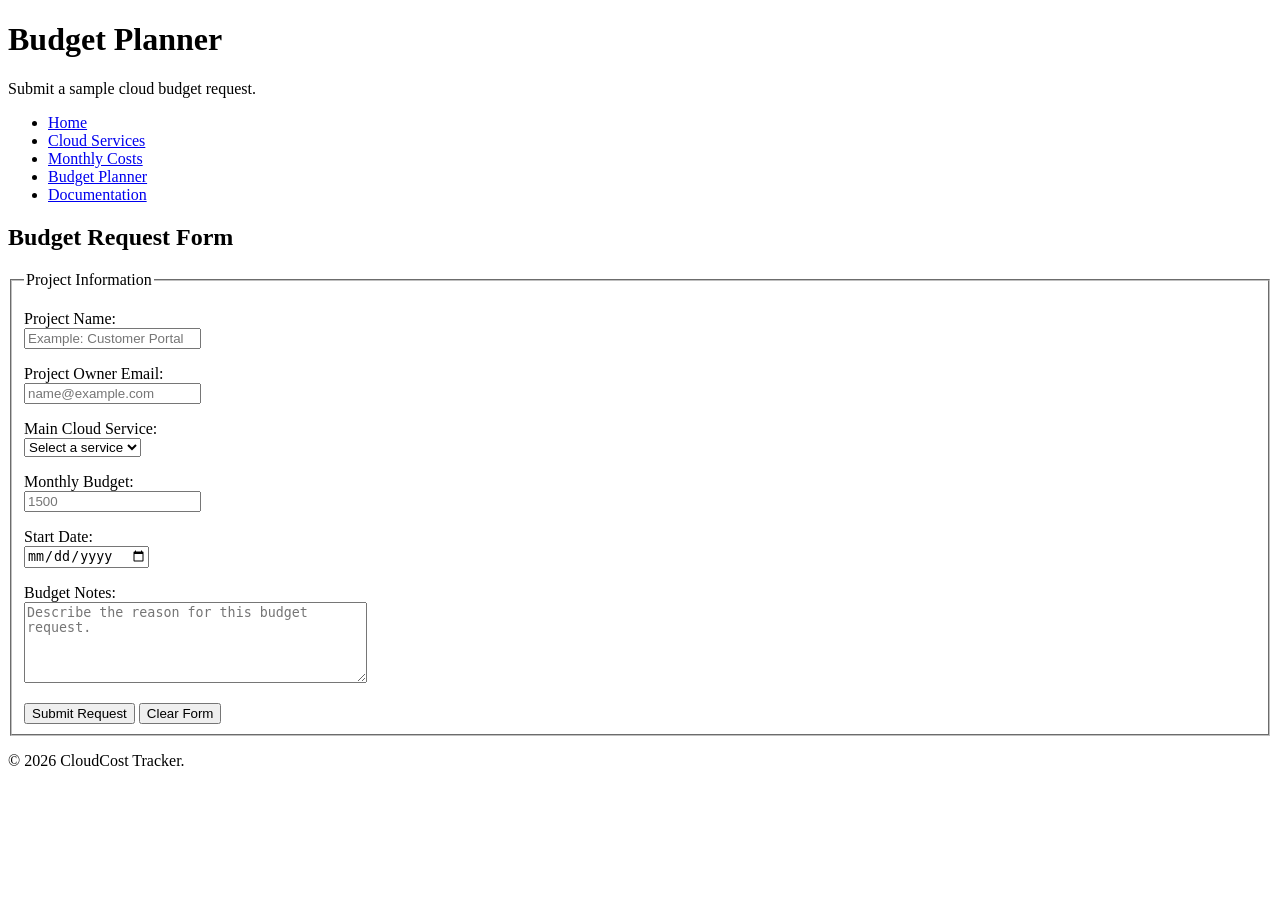
==== budget.html @ 3f30b9d7 "Initial HTML5 project setup" ====
<!DOCTYPE html>
<html lang="en">
<head>
  <meta charset="UTF-8">
  <meta name="viewport" content="width=device-width, initial-scale=1.0">
  <meta name="description" content="Submit a sample cloud budget request using CloudCost Tracker.">
  <title>CloudCost Tracker | Budget Planner</title>
</head>
<body>
  <header>
    <h1>Budget Planner</h1>
    <p>Submit a sample cloud budget request.</p>
    <nav aria-label="Main navigation">
      <ul>
        <li><a href="index.html">Home</a></li>
        <li><a href="services.html">Cloud Services</a></li>
        <li><a href="costs.html">Monthly Costs</a></li>
        <li><a href="budget.html">Budget Planner</a></li>
        <li><a href="documentation.html">Documentation</a></li>
      </ul>
    </nav>
  </header>

  <main>
    <section>
      <h2>Budget Request Form</h2>
      <form action="#" method="post">
        <fieldset>
          <legend>Project Information</legend>

          <p>
            <label for="projectName">Project Name:</label><br>
            <input type="text" id="projectName" name="projectName" placeholder="Example: Customer Portal" required>
          </p>

          <p>
            <label for="ownerEmail">Project Owner Email:</label><br>
            <input type="email" id="ownerEmail" name="ownerEmail" placeholder="name@example.com" required>
          </p>

          <p>
            <label for="serviceType">Main Cloud Service:</label><br>
            <select id="serviceType" name="serviceType" required>
              <option value="">Select a service</option>
              <option value="compute">Compute</option>
              <option value="storage">Storage</option>
              <option value="database">Database</option>
              <option value="networking">Networking</option>
            </select>
          </p>

          <p>
            <label for="monthlyBudget">Monthly Budget:</label><br>
            <input type="number" id="monthlyBudget" name="monthlyBudget" min="0" placeholder="1500" required>
          </p>

          <p>
            <label for="startDate">Start Date:</label><br>
            <input type="date" id="startDate" name="startDate">
          </p>

          <p>
            <label for="notes">Budget Notes:</label><br>
            <textarea id="notes" name="notes" rows="5" cols="40" placeholder="Describe the reason for this budget request."></textarea>
          </p>

          <button type="submit">Submit Request</button>
          <button type="reset">Clear Form</button>
        </fieldset>
      </form>
    </section>
  </main>

  <footer>
    <p>&copy; 2026 CloudCost Tracker.</p>
  </footer>
</body>
</html>
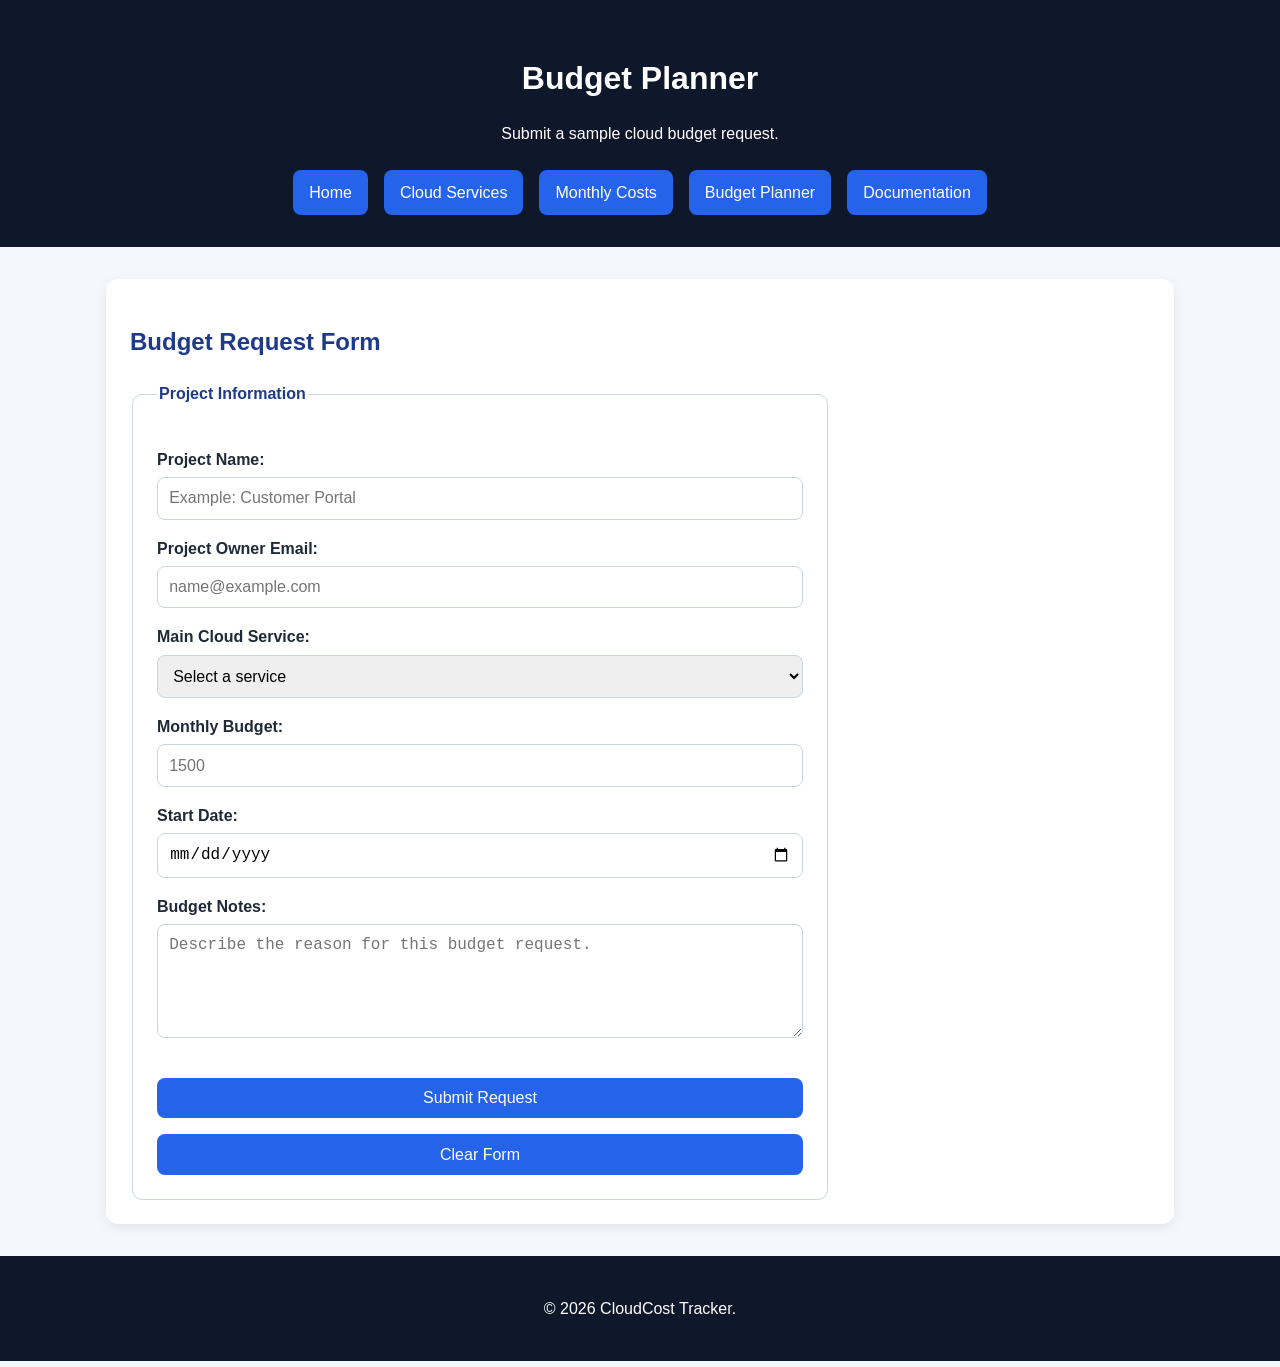
==== commit 15134abe: "Add CSS3 styling and responsive layout" ====
--- a/budget.html
+++ b/budget.html
@@ -5,6 +5,7 @@
   <meta name="viewport" content="width=device-width, initial-scale=1.0">
   <meta name="description" content="Submit a sample cloud budget request using CloudCost Tracker.">
   <title>CloudCost Tracker | Budget Planner</title>
+  <link rel="stylesheet" href="assets/css/styles.css">
 </head>
 <body>
   <header>
--- a/assets/css/styles.css
+++ b/assets/css/styles.css
@@ -0,0 +1,199 @@
+* {
+  box-sizing: border-box;
+}
+
+body {
+  margin: 0;
+  font-family: Arial, Helvetica, sans-serif;
+  background-color: #f4f7fb;
+  color: #1f2937;
+  line-height: 1.6;
+}
+
+header {
+  background-color: #0f172a;
+  color: white;
+  padding: 2rem;
+  text-align: center;
+}
+
+header h1 {
+  margin-bottom: 0.5rem;
+}
+
+nav ul {
+  list-style: none;
+  padding: 0;
+  margin: 1.5rem 0 0;
+  display: flex;
+  justify-content: center;
+  gap: 1rem;
+  flex-wrap: wrap;
+}
+
+nav a {
+  color: white;
+  text-decoration: none;
+  background-color: #2563eb;
+  padding: 0.6rem 1rem;
+  border-radius: 8px;
+  display: inline-block;
+}
+
+nav a:hover {
+  background-color: #1d4ed8;
+}
+
+main {
+  max-width: 1100px;
+  margin: 2rem auto;
+  padding: 0 1rem;
+}
+
+section,
+article,
+aside,
+details {
+  background-color: white;
+  padding: 1.5rem;
+  margin-bottom: 1.5rem;
+  border-radius: 12px;
+  box-shadow: 0 4px 12px rgba(15, 23, 42, 0.08);
+}
+
+h2 {
+  color: #1e3a8a;
+}
+
+article {
+  border-left: 5px solid #2563eb;
+}
+
+aside {
+  border-left: 5px solid #f59e0b;
+}
+
+table {
+  width: 100%;
+  border-collapse: collapse;
+  margin-top: 1rem;
+  background-color: white;
+}
+
+caption {
+  font-weight: bold;
+  margin-bottom: 0.75rem;
+}
+
+th,
+td {
+  border: 1px solid #d1d5db;
+  padding: 0.8rem;
+  text-align: left;
+}
+
+th {
+  background-color: #1e3a8a;
+  color: white;
+}
+
+tr:nth-child(even) {
+  background-color: #f9fafb;
+}
+
+form {
+  max-width: 700px;
+}
+
+fieldset {
+  border: 1px solid #cbd5e1;
+  border-radius: 10px;
+  padding: 1.5rem;
+}
+
+legend {
+  font-weight: bold;
+  color: #1e3a8a;
+}
+
+label {
+  font-weight: bold;
+}
+
+input,
+select,
+textarea,
+button {
+  width: 100%;
+  padding: 0.7rem;
+  margin-top: 0.3rem;
+  border: 1px solid #cbd5e1;
+  border-radius: 8px;
+  font-size: 1rem;
+}
+
+button {
+  background-color: #2563eb;
+  color: white;
+  border: none;
+  cursor: pointer;
+  margin-top: 1rem;
+}
+
+button:hover {
+  background-color: #1d4ed8;
+}
+
+progress {
+  width: 100%;
+  height: 1.2rem;
+}
+
+figure {
+  margin: 0;
+}
+
+img {
+  max-width: 100%;
+  border-radius: 12px;
+}
+
+figcaption {
+  font-size: 0.9rem;
+  color: #4b5563;
+  margin-top: 0.5rem;
+}
+
+footer {
+  background-color: #0f172a;
+  color: white;
+  text-align: center;
+  padding: 1.5rem;
+  margin-top: 2rem;
+}
+
+@media (max-width: 700px) {
+  header {
+    padding: 1.5rem 1rem;
+  }
+
+  nav ul {
+    flex-direction: column;
+    align-items: center;
+  }
+
+  nav a {
+    width: 100%;
+    text-align: center;
+  }
+
+  main {
+    margin: 1rem auto;
+  }
+
+  th,
+  td {
+    font-size: 0.9rem;
+    padding: 0.6rem;
+  }
+}
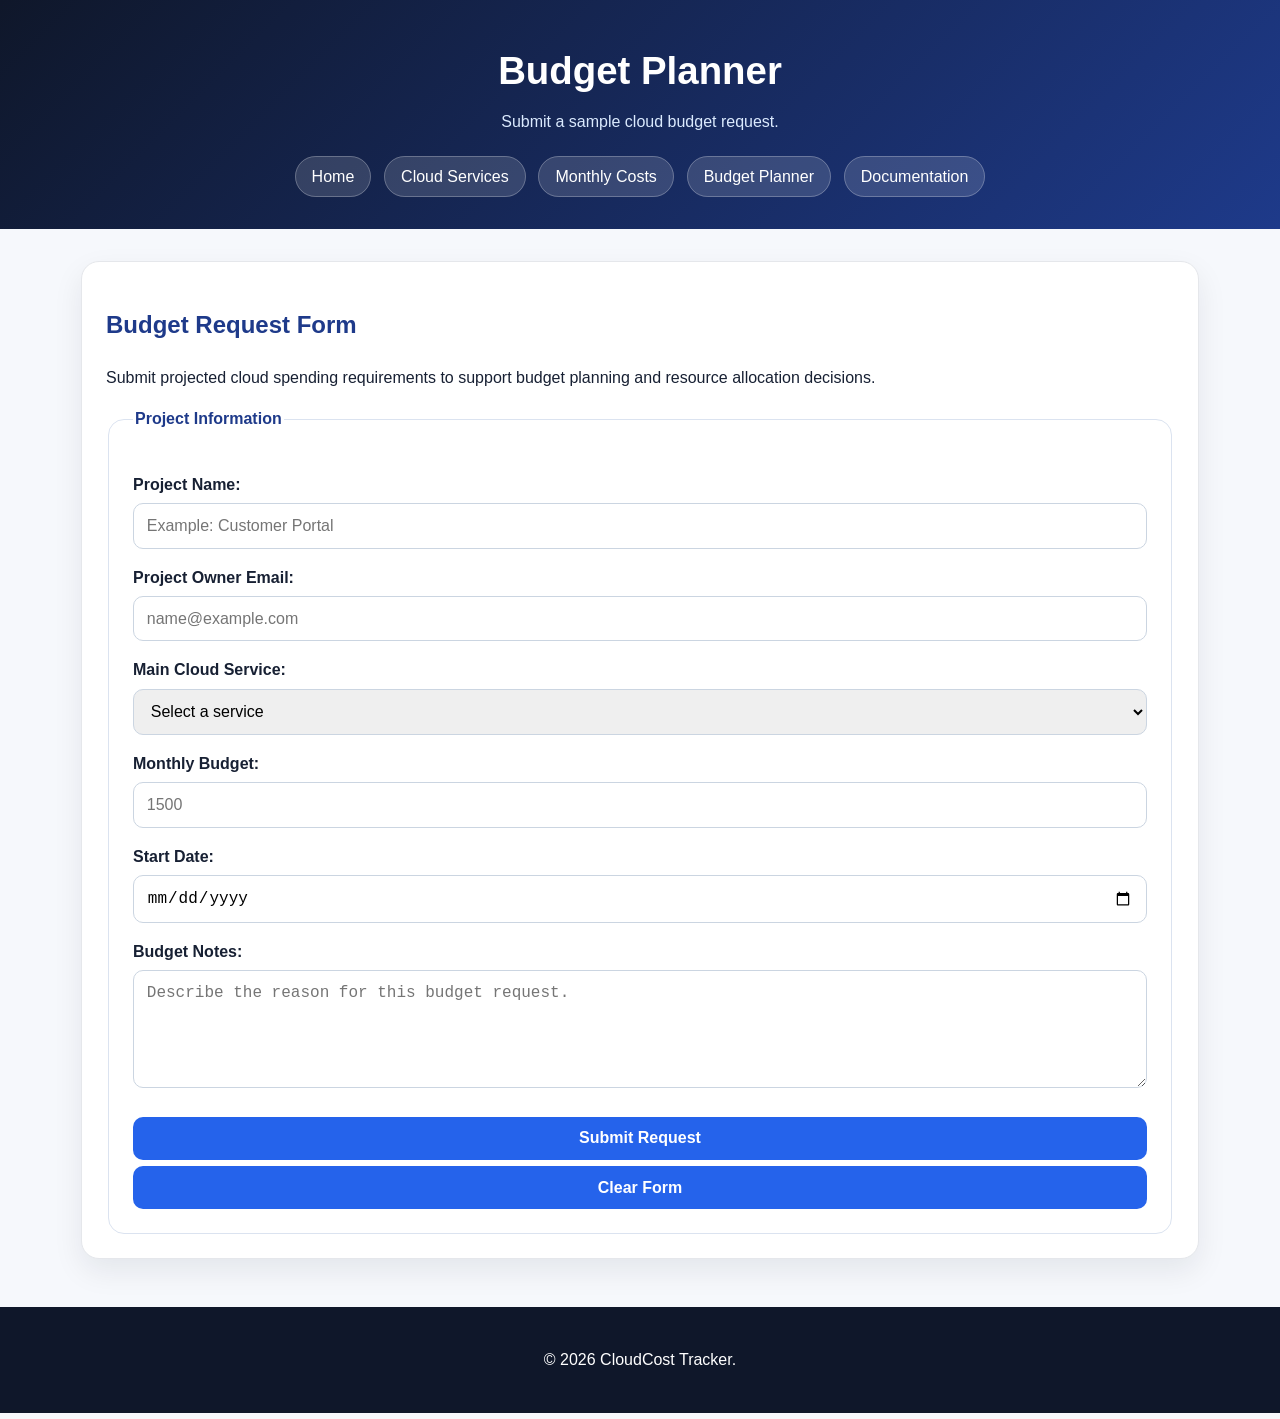
==== commit e8aa4bbd: "Enhance dashboard styling and update project documentation" ====
--- a/budget.html
+++ b/budget.html
@@ -25,6 +25,9 @@
   <main>
     <section>
       <h2>Budget Request Form</h2>
+      <p>
+        Submit projected cloud spending requirements to support budget planning and resource allocation decisions.
+      </p>
       <form action="#" method="post">
         <fieldset>
           <legend>Project Information</legend>
--- a/assets/css/styles.css
+++ b/assets/css/styles.css
@@ -5,47 +5,54 @@
 body {
   margin: 0;
   font-family: Arial, Helvetica, sans-serif;
-  background-color: #f4f7fb;
-  color: #1f2937;
+  background: #f6f8fc;
+  color: #172033;
   line-height: 1.6;
 }
 
 header {
-  background-color: #0f172a;
-  color: white;
-  padding: 2rem;
+  background: linear-gradient(135deg, #0f172a, #1e3a8a);
+  color: white;
+  padding: 2.5rem 1.5rem;
   text-align: center;
 }
 
 header h1 {
-  margin-bottom: 0.5rem;
+  margin: 0;
+  font-size: 2.4rem;
+}
+
+header p {
+  color: #dbeafe;
+  margin-top: 0.5rem;
 }
 
 nav ul {
   list-style: none;
   padding: 0;
-  margin: 1.5rem 0 0;
+  margin: 1.8rem 0 0;
   display: flex;
   justify-content: center;
-  gap: 1rem;
+  gap: 0.8rem;
   flex-wrap: wrap;
 }
 
 nav a {
   color: white;
   text-decoration: none;
-  background-color: #2563eb;
-  padding: 0.6rem 1rem;
-  border-radius: 8px;
-  display: inline-block;
+  padding: 0.7rem 1rem;
+  border-radius: 999px;
+  background: rgba(255, 255, 255, 0.14);
+  border: 1px solid rgba(255, 255, 255, 0.25);
 }
 
 nav a:hover {
-  background-color: #1d4ed8;
+  background: white;
+  color: #1e3a8a;
 }
 
 main {
-  max-width: 1100px;
+  max-width: 1150px;
   margin: 2rem auto;
   padding: 0 1rem;
 }
@@ -54,60 +61,69 @@
 article,
 aside,
 details {
-  background-color: white;
+  background: white;
+  border-radius: 18px;
   padding: 1.5rem;
   margin-bottom: 1.5rem;
-  border-radius: 12px;
-  box-shadow: 0 4px 12px rgba(15, 23, 42, 0.08);
-}
-
-h2 {
+  box-shadow: 0 12px 30px rgba(15, 23, 42, 0.08);
+  border: 1px solid #e5e7eb;
+}
+
+section h2,
+article h3,
+aside h2,
+details summary {
   color: #1e3a8a;
 }
 
 article {
-  border-left: 5px solid #2563eb;
+  border-left: 6px solid #2563eb;
 }
 
 aside {
-  border-left: 5px solid #f59e0b;
+  border-left: 6px solid #f59e0b;
+  background: #fffbeb;
+}
+
+progress {
+  width: 100%;
+  height: 1.1rem;
 }
 
 table {
   width: 100%;
   border-collapse: collapse;
+  overflow: hidden;
+  border-radius: 14px;
   margin-top: 1rem;
-  background-color: white;
+  background: white;
 }
 
 caption {
   font-weight: bold;
-  margin-bottom: 0.75rem;
+  margin-bottom: 0.8rem;
+  color: #374151;
 }
 
 th,
 td {
-  border: 1px solid #d1d5db;
-  padding: 0.8rem;
+  padding: 0.95rem;
+  border-bottom: 1px solid #e5e7eb;
   text-align: left;
 }
 
 th {
-  background-color: #1e3a8a;
+  background: #0f172a;
   color: white;
 }
 
 tr:nth-child(even) {
-  background-color: #f9fafb;
-}
-
-form {
-  max-width: 700px;
+  background: #f8fafc;
 }
 
 fieldset {
-  border: 1px solid #cbd5e1;
-  border-radius: 10px;
+  border: 1px solid #dbe3f0;
+  border-radius: 16px;
   padding: 1.5rem;
 }
 
@@ -125,28 +141,30 @@
 textarea,
 button {
   width: 100%;
-  padding: 0.7rem;
-  margin-top: 0.3rem;
+  padding: 0.8rem;
+  margin-top: 0.35rem;
   border: 1px solid #cbd5e1;
-  border-radius: 8px;
+  border-radius: 10px;
   font-size: 1rem;
 }
 
+input:focus,
+select:focus,
+textarea:focus {
+  outline: 3px solid #bfdbfe;
+  border-color: #2563eb;
+}
+
 button {
-  background-color: #2563eb;
+  background: #2563eb;
   color: white;
   border: none;
   cursor: pointer;
-  margin-top: 1rem;
+  font-weight: bold;
 }
 
 button:hover {
-  background-color: #1d4ed8;
-}
-
-progress {
-  width: 100%;
-  height: 1.2rem;
+  background: #1d4ed8;
 }
 
 figure {
@@ -155,45 +173,39 @@
 
 img {
   max-width: 100%;
-  border-radius: 12px;
+  border-radius: 16px;
 }
 
 figcaption {
+  color: #64748b;
   font-size: 0.9rem;
-  color: #4b5563;
   margin-top: 0.5rem;
 }
 
 footer {
-  background-color: #0f172a;
+  background: #0f172a;
   color: white;
   text-align: center;
   padding: 1.5rem;
-  margin-top: 2rem;
+  margin-top: 3rem;
 }
 
 @media (max-width: 700px) {
-  header {
-    padding: 1.5rem 1rem;
+  header h1 {
+    font-size: 1.9rem;
   }
 
   nav ul {
     flex-direction: column;
-    align-items: center;
   }
 
   nav a {
-    width: 100%;
-    text-align: center;
-  }
-
-  main {
-    margin: 1rem auto;
+    display: block;
   }
 
   th,
   td {
     font-size: 0.9rem;
-    padding: 0.6rem;
+    padding: 0.65rem;
   }
 }
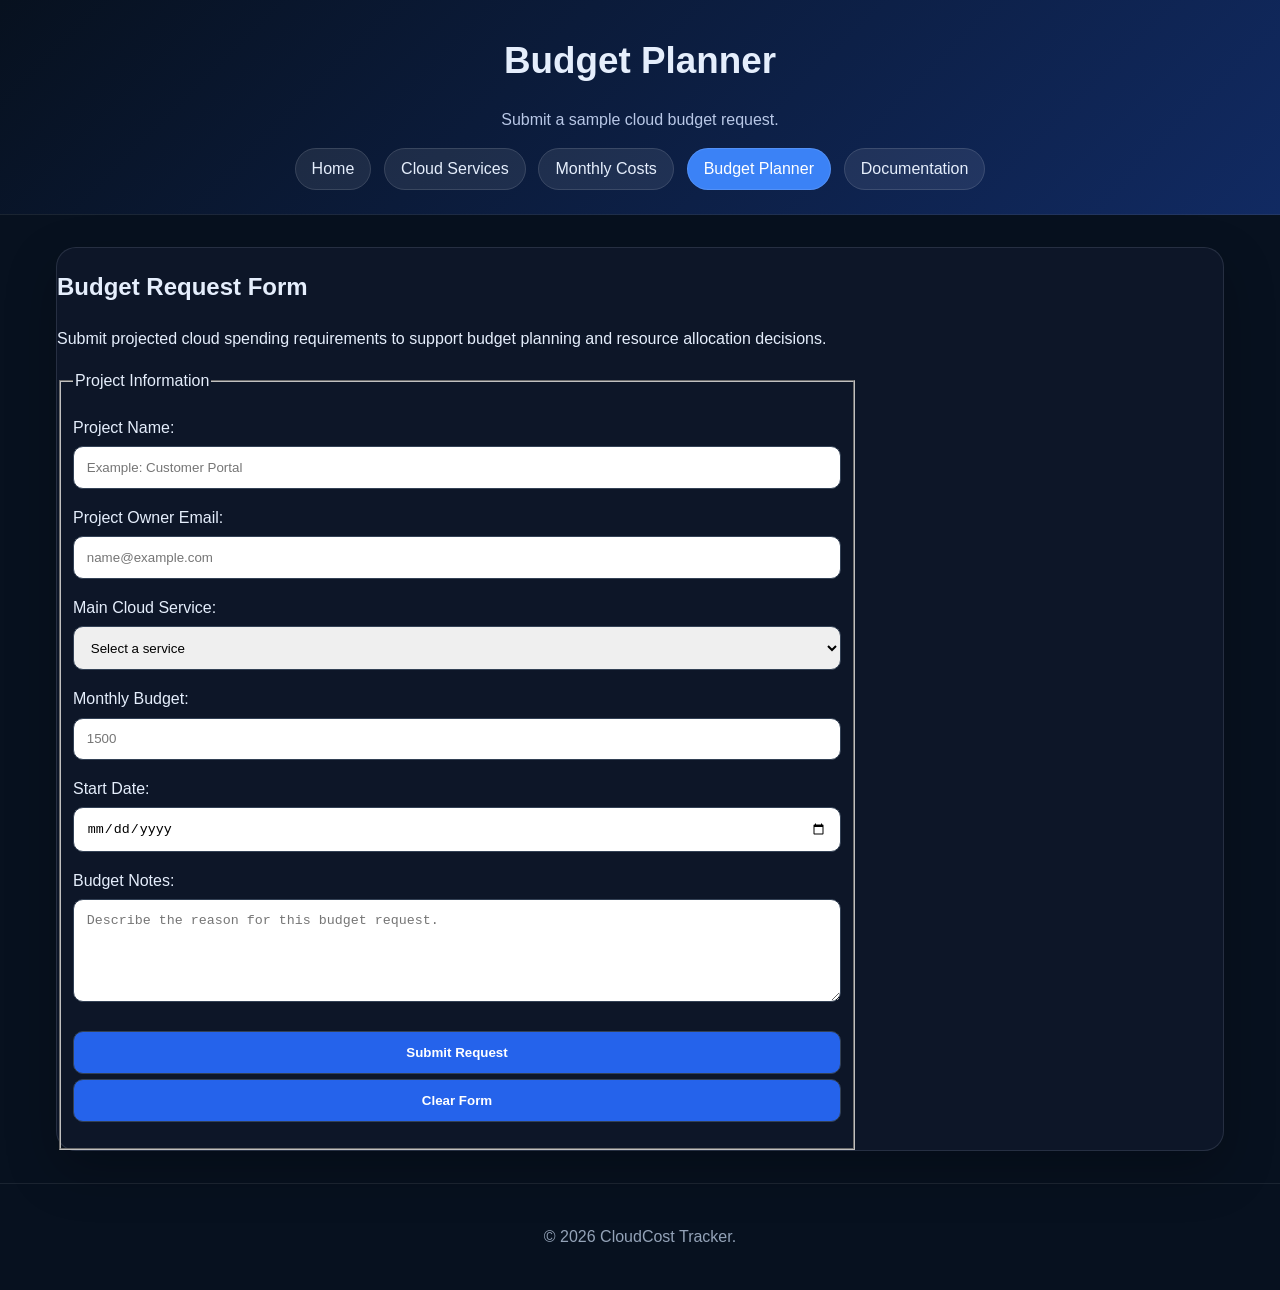
==== commit ab901771: "Redesign homepage dashboard" ====
--- a/budget.html
+++ b/budget.html
@@ -28,7 +28,7 @@
       <p>
         Submit projected cloud spending requirements to support budget planning and resource allocation decisions.
       </p>
-      <form action="#" method="post">
+      <form id="budgetForm">
         <fieldset>
           <legend>Project Information</legend>
 
@@ -70,6 +70,7 @@
 
           <button type="submit">Submit Request</button>
           <button type="reset">Clear Form</button>
+          <p id="formMessage"></p>
         </fieldset>
       </form>
     </section>
@@ -78,5 +79,6 @@
   <footer>
     <p>&copy; 2026 CloudCost Tracker.</p>
   </footer>
+  <script src="assets/js/script.js"></script>
 </body>
 </html>
--- a/assets/css/styles.css
+++ b/assets/css/styles.css
@@ -5,32 +5,31 @@
 body {
   margin: 0;
   font-family: Arial, Helvetica, sans-serif;
-  background: #f6f8fc;
-  color: #172033;
+  background: #07111f;
+  color: #e5eefc;
   line-height: 1.6;
 }
 
 header {
-  background: linear-gradient(135deg, #0f172a, #1e3a8a);
-  color: white;
-  padding: 2.5rem 1.5rem;
+  background: linear-gradient(135deg, #07111f, #112a62);
+  padding: 2rem;
   text-align: center;
+  border-bottom: 1px solid rgba(255,255,255,0.08);
 }
 
 header h1 {
   margin: 0;
-  font-size: 2.4rem;
+  font-size: 2.3rem;
 }
 
 header p {
-  color: #dbeafe;
-  margin-top: 0.5rem;
+  color: #b8c7e6;
 }
 
 nav ul {
   list-style: none;
   padding: 0;
-  margin: 1.8rem 0 0;
+  margin: 1.5rem 0 0;
   display: flex;
   justify-content: center;
   gap: 0.8rem;
@@ -38,102 +37,210 @@
 }
 
 nav a {
-  color: white;
+  color: #e5eefc;
   text-decoration: none;
   padding: 0.7rem 1rem;
   border-radius: 999px;
-  background: rgba(255, 255, 255, 0.14);
-  border: 1px solid rgba(255, 255, 255, 0.25);
-}
-
-nav a:hover {
-  background: white;
-  color: #1e3a8a;
+  background: rgba(255,255,255,0.08);
+  border: 1px solid rgba(255,255,255,0.12);
+}
+
+nav a:hover,
+nav a.active {
+  background: #3b82f6;
+  color: white;
 }
 
 main {
-  max-width: 1150px;
+  max-width: 1200px;
   margin: 2rem auto;
   padding: 0 1rem;
 }
 
+.hero-dashboard,
+.dashboard-card,
 section,
 article,
 aside,
 details {
-  background: white;
-  border-radius: 18px;
-  padding: 1.5rem;
+  background: rgba(15, 23, 42, 0.92);
+  border: 1px solid rgba(148, 163, 184, 0.18);
+  border-radius: 20px;
+  box-shadow: 0 20px 50px rgba(0,0,0,0.25);
+}
+
+.hero-dashboard {
+  padding: 2rem;
+  display: grid;
+  grid-template-columns: 1.2fr 1.8fr;
+  gap: 2rem;
   margin-bottom: 1.5rem;
-  box-shadow: 0 12px 30px rgba(15, 23, 42, 0.08);
-  border: 1px solid #e5e7eb;
-}
-
-section h2,
-article h3,
-aside h2,
-details summary {
-  color: #1e3a8a;
-}
-
-article {
-  border-left: 6px solid #2563eb;
-}
-
-aside {
-  border-left: 6px solid #f59e0b;
-  background: #fffbeb;
+}
+
+.eyebrow {
+  color: #93c5fd;
+  font-weight: bold;
+}
+
+.hero-dashboard h2 {
+  font-size: 2.4rem;
+  margin: 0.4rem 0;
+}
+
+.hero-dashboard p {
+  color: #cbd5e1;
+}
+
+.hero-stats {
+  display: grid;
+  grid-template-columns: repeat(3, 1fr);
+  gap: 1rem;
+  align-items: stretch;
+}
+
+.hero-stats article {
+  padding: 1.2rem;
+  background: rgba(30, 41, 59, 0.8);
+  border-radius: 16px;
+  border: 1px solid rgba(148, 163, 184, 0.15);
+}
+
+.stat-icon {
+  display: inline-flex;
+  width: 38px;
+  height: 38px;
+  align-items: center;
+  justify-content: center;
+  background: #2563eb;
+  border-radius: 12px;
+  font-weight: bold;
+  margin-bottom: 0.8rem;
+}
+
+.hero-stats h3 {
+  font-size: 1.7rem;
+  margin: 0;
+}
+
+.hero-stats small {
+  color: #94a3b8;
+}
+
+.dashboard-grid {
+  display: grid;
+  grid-template-columns: 1fr 1fr;
+  gap: 1.5rem;
+}
+
+.two-column {
+  margin-top: 1.5rem;
+}
+
+.dashboard-card {
+  padding: 1.6rem;
+}
+
+.dashboard-card h3 {
+  margin-top: 0;
+  color: #f8fafc;
+}
+
+.large-card {
+  min-height: 350px;
+}
+
+.circle-wrap {
+  display: flex;
+  justify-content: center;
+  margin: 1.5rem 0;
+}
+
+.circle-progress {
+  width: 180px;
+  height: 180px;
+  border-radius: 50%;
+  background: conic-gradient(#3b82f6 90%, #1e293b 0);
+  display: flex;
+  flex-direction: column;
+  align-items: center;
+  justify-content: center;
+  box-shadow: inset 0 0 0 18px #0f172a;
+}
+
+.circle-progress span {
+  font-size: 2.6rem;
+  font-weight: bold;
+}
+
+.circle-progress small {
+  color: #cbd5e1;
 }
 
 progress {
   width: 100%;
-  height: 1.1rem;
+  height: 0.8rem;
+  accent-color: #3b82f6;
+}
+
+.warning-box {
+  margin-top: 1.2rem;
+  padding: 1rem;
+  border-radius: 14px;
+  background: rgba(245, 158, 11, 0.15);
+  color: #facc15;
+}
+
+.cost-row {
+  display: grid;
+  grid-template-columns: 100px 1fr 80px;
+  gap: 1rem;
+  align-items: center;
+  margin-bottom: 1.1rem;
+}
+
+.insight-card {
+  background: linear-gradient(135deg, rgba(20,83,45,0.7), rgba(15,23,42,0.95));
+}
+
+.green-text {
+  color: #4ade80;
+  font-weight: bold;
+}
+
+.activity-list {
+  padding-left: 1rem;
+}
+
+.activity-list li {
+  display: flex;
+  justify-content: space-between;
+  border-bottom: 1px solid rgba(148, 163, 184, 0.18);
+  padding: 0.7rem 0;
+}
+
+.activity-list span {
+  color: #94a3b8;
 }
 
 table {
   width: 100%;
   border-collapse: collapse;
-  overflow: hidden;
-  border-radius: 14px;
-  margin-top: 1rem;
-  background: white;
-}
-
-caption {
-  font-weight: bold;
-  margin-bottom: 0.8rem;
-  color: #374151;
+  background: rgba(15, 23, 42, 0.9);
 }
 
 th,
 td {
-  padding: 0.95rem;
-  border-bottom: 1px solid #e5e7eb;
-  text-align: left;
+  padding: 0.9rem;
+  border-bottom: 1px solid rgba(148,163,184,0.18);
 }
 
 th {
-  background: #0f172a;
-  color: white;
-}
-
-tr:nth-child(even) {
-  background: #f8fafc;
-}
-
+  background: #111827;
+}
+
+form,
 fieldset {
-  border: 1px solid #dbe3f0;
-  border-radius: 16px;
-  padding: 1.5rem;
-}
-
-legend {
-  font-weight: bold;
-  color: #1e3a8a;
-}
-
-label {
-  font-weight: bold;
+  max-width: 800px;
 }
 
 input,
@@ -143,69 +250,32 @@
   width: 100%;
   padding: 0.8rem;
   margin-top: 0.35rem;
-  border: 1px solid #cbd5e1;
   border-radius: 10px;
-  font-size: 1rem;
-}
-
-input:focus,
-select:focus,
-textarea:focus {
-  outline: 3px solid #bfdbfe;
-  border-color: #2563eb;
+  border: 1px solid #334155;
 }
 
 button {
   background: #2563eb;
   color: white;
-  border: none;
+  font-weight: bold;
   cursor: pointer;
-  font-weight: bold;
-}
-
-button:hover {
-  background: #1d4ed8;
-}
-
-figure {
-  margin: 0;
-}
-
-img {
-  max-width: 100%;
-  border-radius: 16px;
-}
-
-figcaption {
-  color: #64748b;
-  font-size: 0.9rem;
-  margin-top: 0.5rem;
 }
 
 footer {
-  background: #0f172a;
-  color: white;
   text-align: center;
   padding: 1.5rem;
-  margin-top: 3rem;
-}
-
-@media (max-width: 700px) {
-  header h1 {
-    font-size: 1.9rem;
+  color: #94a3b8;
+  border-top: 1px solid rgba(255,255,255,0.08);
+}
+
+@media (max-width: 850px) {
+  .hero-dashboard,
+  .dashboard-grid,
+  .hero-stats {
+    grid-template-columns: 1fr;
   }
 
-  nav ul {
-    flex-direction: column;
-  }
-
-  nav a {
-    display: block;
-  }
-
-  th,
-  td {
-    font-size: 0.9rem;
-    padding: 0.65rem;
+  .cost-row {
+    grid-template-columns: 1fr;
   }
 }
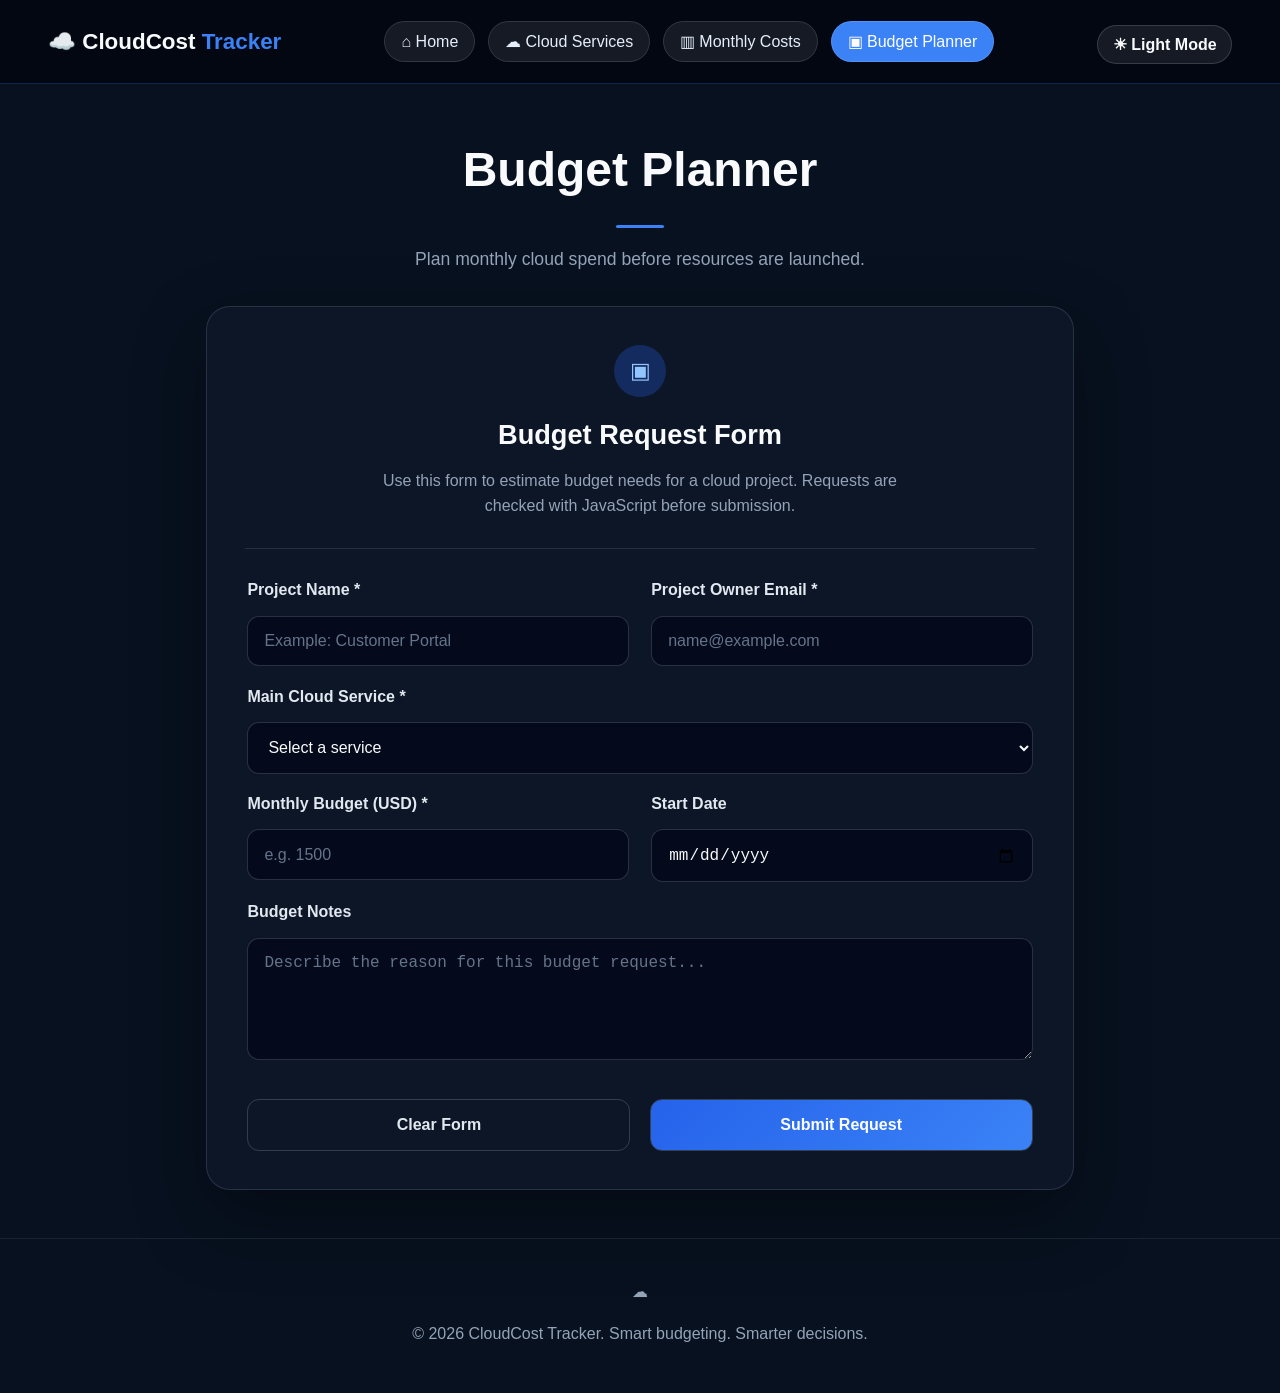
==== commit a04742d2: "Week 4 JavaScript enhancements and UI redesign" ====
--- a/budget.html
+++ b/budget.html
@@ -3,82 +3,99 @@
 <head>
   <meta charset="UTF-8">
   <meta name="viewport" content="width=device-width, initial-scale=1.0">
-  <meta name="description" content="Submit a sample cloud budget request using CloudCost Tracker.">
+  <meta name="description" content="Submit a cloud budget request using CloudCost Tracker.">
   <title>CloudCost Tracker | Budget Planner</title>
   <link rel="stylesheet" href="assets/css/styles.css">
 </head>
 <body>
-  <header>
-    <h1>Budget Planner</h1>
-    <p>Submit a sample cloud budget request.</p>
+  <header class="app-header">
+    <div class="brand">☁️ CloudCost <span>Tracker</span></div>
+
     <nav aria-label="Main navigation">
       <ul>
-        <li><a href="index.html">Home</a></li>
-        <li><a href="services.html">Cloud Services</a></li>
-        <li><a href="costs.html">Monthly Costs</a></li>
-        <li><a href="budget.html">Budget Planner</a></li>
-        <li><a href="documentation.html">Documentation</a></li>
+        <li><a href="index.html">⌂ Home</a></li>
+        <li><a href="services.html">☁ Cloud Services</a></li>
+        <li><a href="costs.html">▥ Monthly Costs</a></li>
+        <li><a href="budget.html">▣ Budget Planner</a></li>
       </ul>
     </nav>
+    <button id="themeToggle" class="theme-toggle" type="button">
+     ☀ Light Mode
+    </button>
   </header>
 
-  <main>
-    <section>
-      <h2>Budget Request Form</h2>
-      <p>
-        Submit projected cloud spending requirements to support budget planning and resource allocation decisions.
-      </p>
+  <main class="planner-page">
+    <section class="planner-hero">
+      <h1>Budget Planner</h1>
+      <span></span>
+      <p>Plan monthly cloud spend before resources are launched.</p>
+    </section>
+
+    <section class="planner-card">
+      <div class="planner-card-header">
+        <div class="planner-icon">▣</div>
+        <h2>Budget Request Form</h2>
+        <p>
+          Use this form to estimate budget needs for a cloud project. Requests are checked with JavaScript before submission.
+        </p>
+      </div>
+
       <form id="budgetForm">
         <fieldset>
-          <legend>Project Information</legend>
+          <div class="form-grid">
+            <p>
+              <label for="projectName">Project Name *</label>
+              <input type="text" id="projectName" name="projectName" placeholder="Example: Customer Portal" required>
+            </p>
 
-          <p>
-            <label for="projectName">Project Name:</label><br>
-            <input type="text" id="projectName" name="projectName" placeholder="Example: Customer Portal" required>
-          </p>
+            <p>
+              <label for="ownerEmail">Project Owner Email *</label>
+              <input type="email" id="ownerEmail" name="ownerEmail" placeholder="name@example.com" required>
+            </p>
 
-          <p>
-            <label for="ownerEmail">Project Owner Email:</label><br>
-            <input type="email" id="ownerEmail" name="ownerEmail" placeholder="name@example.com" required>
-          </p>
+            <p class="full-width">
+              <label for="serviceType">Main Cloud Service *</label>
+              <select id="serviceType" name="serviceType" required>
+                <option value="">Select a service</option>
+                <option value="compute">Compute</option>
+                <option value="storage">Storage</option>
+                <option value="database">Database</option>
+                <option value="networking">Networking</option>
+              </select>
+            </p>
 
-          <p>
-            <label for="serviceType">Main Cloud Service:</label><br>
-            <select id="serviceType" name="serviceType" required>
-              <option value="">Select a service</option>
-              <option value="compute">Compute</option>
-              <option value="storage">Storage</option>
-              <option value="database">Database</option>
-              <option value="networking">Networking</option>
-            </select>
-          </p>
+            <p>
+              <label for="monthlyBudget">Monthly Budget (USD) *</label>
+              <input type="number" id="monthlyBudget" name="monthlyBudget" min="0" placeholder="e.g. 1500" required>
+            </p>
 
-          <p>
-            <label for="monthlyBudget">Monthly Budget:</label><br>
-            <input type="number" id="monthlyBudget" name="monthlyBudget" min="0" placeholder="1500" required>
-          </p>
+            <p>
+              <label for="startDate">Start Date</label>
+              <input type="date" id="startDate" name="startDate">
+            </p>
 
-          <p>
-            <label for="startDate">Start Date:</label><br>
-            <input type="date" id="startDate" name="startDate">
-          </p>
+            <p class="full-width">
+              <label for="notes">Budget Notes</label>
+              <textarea id="notes" name="notes" rows="5" placeholder="Describe the reason for this budget request..."></textarea>
+            </p>
+          </div>
 
-          <p>
-            <label for="notes">Budget Notes:</label><br>
-            <textarea id="notes" name="notes" rows="5" cols="40" placeholder="Describe the reason for this budget request."></textarea>
-          </p>
+          <div class="button-row">
+            <button type="reset" class="secondary-btn">Clear Form</button>
+            <button type="submit" class="primary-btn">Submit Request</button>
+          </div>
 
-          <button type="submit">Submit Request</button>
-          <button type="reset">Clear Form</button>
-          <p id="formMessage"></p>
+          <p id="formMessage" class="form-message"></p>
         </fieldset>
       </form>
     </section>
   </main>
 
   <footer>
-    <p>&copy; 2026 CloudCost Tracker.</p>
+    <p>☁</p>
+    <p>&copy; 2026 CloudCost Tracker. Smart budgeting. Smarter decisions.</p>
   </footer>
+
   <script src="assets/js/script.js"></script>
 </body>
-</html>
+</html>
--- a/assets/css/styles.css
+++ b/assets/css/styles.css
@@ -278,4 +278,709 @@
   .cost-row {
     grid-template-columns: 1fr;
   }
+}
+.app-header {
+  min-height: 84px;
+  padding: 0 3rem;
+  display: flex;
+  align-items: center;
+  justify-content: space-between;
+  text-align: left;
+  background: rgba(3, 7, 18, 0.96);
+  border-bottom: 1px solid rgba(59, 130, 246, 0.25);
+}
+
+.brand {
+  font-size: 1.4rem;
+  font-weight: 800;
+  color: #f8fafc;
+}
+
+.brand span {
+  color: #3b82f6;
+}
+
+.app-header nav ul {
+  margin: 0;
+}
+
+.planner-page {
+  max-width: 900px;
+  margin: 0 auto;
+  padding: 3rem 1rem;
+}
+
+.planner-hero {
+  text-align: center;
+  background: transparent;
+  border: none;
+  box-shadow: none;
+  margin-bottom: 2rem;
+}
+
+.planner-hero h1 {
+  font-size: 3rem;
+  margin: 0;
+  color: #f8fafc;
+}
+
+.planner-hero span {
+  display: block;
+  width: 48px;
+  height: 3px;
+  background: #3b82f6;
+  margin: 1rem auto;
+  border-radius: 999px;
+}
+
+.planner-hero p {
+  color: #94a3b8;
+  font-size: 1.1rem;
+}
+
+.planner-card {
+  background: rgba(15, 23, 42, 0.88);
+  border: 1px solid rgba(148, 163, 184, 0.2);
+  border-radius: 24px;
+  padding: 2.4rem;
+  box-shadow: 0 28px 70px rgba(0, 0, 0, 0.35);
+}
+
+.planner-card-header {
+  text-align: center;
+  border-bottom: 1px solid rgba(148, 163, 184, 0.18);
+  margin-bottom: 1.8rem;
+  padding-bottom: 1.8rem;
+}
+
+.planner-icon {
+  width: 52px;
+  height: 52px;
+  margin: 0 auto 1rem;
+  display: grid;
+  place-items: center;
+  border-radius: 50%;
+  background: rgba(37, 99, 235, 0.28);
+  color: #93c5fd;
+  font-size: 1.4rem;
+}
+
+.planner-card-header h2 {
+  margin: 0;
+  color: #f8fafc;
+  font-size: 1.7rem;
+}
+
+.planner-card-header p {
+  max-width: 560px;
+  margin: 0.7rem auto 0;
+  color: #94a3b8;
+}
+
+.planner-card fieldset {
+  border: none;
+  padding: 0;
+  max-width: none;
+}
+
+.planner-card legend {
+  display: none;
+}
+
+.form-grid {
+  display: grid;
+  grid-template-columns: 1fr 1fr;
+  gap: 1.1rem 1.4rem;
+}
+
+.form-grid p {
+  margin: 0;
+}
+
+.full-width {
+  grid-column: 1 / -1;
+}
+
+.planner-card label {
+  display: block;
+  margin-bottom: 0.45rem;
+  color: #e2e8f0;
+  font-weight: 700;
+}
+
+.planner-card input,
+.planner-card select,
+.planner-card textarea {
+  background: rgba(2, 6, 23, 0.7);
+  color: #f8fafc;
+  border: 1px solid rgba(148, 163, 184, 0.25);
+  border-radius: 12px;
+  padding: 0.95rem 1rem;
+}
+
+.planner-card input::placeholder,
+.planner-card textarea::placeholder {
+  color: #64748b;
+}
+
+.planner-card input:focus,
+.planner-card select:focus,
+.planner-card textarea:focus {
+  outline: none;
+  border-color: #3b82f6;
+  box-shadow: 0 0 0 4px rgba(59, 130, 246, 0.18);
+}
+
+.button-row {
+  display: grid;
+  grid-template-columns: 1fr 1fr;
+  gap: 1.2rem;
+  margin-top: 1.6rem;
+}
+
+.primary-btn,
+.secondary-btn {
+  padding: 1rem;
+  border-radius: 12px;
+  font-weight: 800;
+}
+
+.primary-btn {
+  background: linear-gradient(135deg, #2563eb, #3b82f6);
+}
+
+.secondary-btn {
+  background: transparent;
+  border: 1px solid rgba(148, 163, 184, 0.28);
+  color: #e2e8f0;
+}
+
+.secondary-btn:hover {
+  background: rgba(148, 163, 184, 0.1);
+}
+
+.form-message {
+  margin-top: 1rem;
+  padding: 0.9rem;
+  border-radius: 12px;
+  font-weight: 700;
+  text-align: center;
+}
+
+.form-message:empty {
+  display: none;
+}
+
+.form-message.success {
+  background: rgba(34, 197, 94, 0.15);
+  color: #4ade80;
+}
+
+.form-message.error {
+  background: rgba(239, 68, 68, 0.15);
+  color: #f87171;
+}
+
+@media (max-width: 760px) {
+  .app-header {
+    flex-direction: column;
+    gap: 1rem;
+    padding: 1.2rem;
+  }
+
+  .form-grid,
+  .button-row {
+    grid-template-columns: 1fr;
+  }
+
+  .planner-hero h1 {
+    font-size: 2.3rem;
+  }
+
+  .planner-card {
+    padding: 1.5rem;
+  }
+}
+.page-hero {
+  text-align: center;
+  background: transparent;
+  border: none;
+  box-shadow: none;
+  margin-bottom: 2rem;
+}
+
+.page-hero h1 {
+  font-size: 2.8rem;
+  margin: 0.3rem 0;
+  color: #f8fafc;
+}
+
+.page-hero p {
+  color: #94a3b8;
+}
+
+.services-page,
+.cost-page {
+  max-width: 1100px;
+}
+
+.service-grid,
+.cost-summary-grid {
+  display: grid;
+  grid-template-columns: repeat(auto-fit, minmax(220px, 1fr));
+  gap: 1.2rem;
+  margin-bottom: 1.5rem;
+}
+
+.service-card,
+.mini-stat {
+  background: rgba(15, 23, 42, 0.9);
+  border: 1px solid rgba(148, 163, 184, 0.18);
+  border-radius: 20px;
+  padding: 1.5rem;
+  box-shadow: 0 20px 45px rgba(0, 0, 0, 0.25);
+}
+
+.service-card:hover,
+.mini-stat:hover {
+  transform: translateY(-4px);
+  transition: 0.25s ease;
+  border-color: rgba(59, 130, 246, 0.5);
+}
+
+.service-icon {
+  width: 44px;
+  height: 44px;
+  display: grid;
+  place-items: center;
+  border-radius: 14px;
+  background: rgba(37, 99, 235, 0.25);
+  color: #93c5fd;
+  margin-bottom: 1rem;
+  font-size: 1.3rem;
+}
+
+.service-card h3,
+.mini-stat h3 {
+  color: #f8fafc;
+  margin: 0.4rem 0;
+}
+
+.service-card p,
+.service-card small,
+.mini-stat p,
+.mini-stat small {
+  color: #94a3b8;
+}
+
+.modern-table {
+  overflow-x: auto;
+  border-radius: 16px;
+  border: 1px solid rgba(148, 163, 184, 0.18);
+}
+
+.modern-table table {
+  margin: 0;
+}
+
+.status {
+  padding: 0.35rem 0.7rem;
+  border-radius: 999px;
+  font-size: 0.85rem;
+  font-weight: bold;
+}
+
+.status.good {
+  background: rgba(34, 197, 94, 0.16);
+  color: #4ade80;
+}
+
+.status.warning {
+  background: rgba(245, 158, 11, 0.16);
+  color: #facc15;
+}
+
+details {
+  margin-top: 1rem;
+  background: rgba(2, 6, 23, 0.4);
+}
+
+details summary {
+  cursor: pointer;
+  color: #f8fafc;
+  font-weight: bold;
+}
+
+@media (max-width: 900px) {
+  .service-grid,
+  .cost-summary-grid {
+    grid-template-columns: 1fr 1fr;
+  }
+}
+
+@media (max-width: 600px) {
+  .service-grid,
+  .cost-summary-grid {
+    grid-template-columns: 1fr;
+  }
+
+  .page-hero h1 {
+    font-size: 2.2rem;
+  }
+}
+html {
+  font-size: 16px;
+}
+
+body {
+  min-height: 100vh;
+}
+
+.site-footer {
+  margin-top: 4rem;
+  padding: 2rem 1rem;
+  text-align: center;
+  color: #94a3b8;
+  border-top: 1px solid rgba(148, 163, 184, 0.18);
+  background: rgba(3, 7, 18, 0.75);
+}
+
+.footer-logo {
+  font-size: 2rem;
+  margin: 0 0 0.5rem;
+}
+
+p,
+li,
+td,
+th,
+label,
+input,
+select,
+textarea,
+button {
+  font-size: 1rem;
+}
+
+small {
+  font-size: 0.9rem;
+}
+
+.dashboard-card,
+.planner-card,
+.service-card,
+.mini-stat {
+  color: #e5eefc;
+}
+
+.alert-box {
+  margin-top: 1rem;
+  padding: 1rem;
+  border-radius: 14px;
+  border: 1px solid rgba(250, 204, 21, 0.25);
+  background: rgba(245, 158, 11, 0.14);
+  color: #fde68a;
+  font-weight: 700;
+}
+
+.success-box {
+  margin-top: 1rem;
+  padding: 1rem;
+  border-radius: 14px;
+  border: 1px solid rgba(74, 222, 128, 0.25);
+  background: rgba(34, 197, 94, 0.12);
+  color: #86efac;
+  font-weight: 700;
+}
+
+@media (prefers-reduced-motion: reduce) {
+  * {
+    scroll-behavior: auto;
+    transition: none !important;
+  }
+}
+/* Dashboard Typography */
+
+.dashboard-card h2 {
+  font-size: 2.25rem;
+  line-height: 1.2;
+  margin-bottom: 1rem;
+  color: #f8fafc;
+}
+
+.dashboard-card p {
+  font-size: 1rem;
+  line-height: 1.7;
+  color: #cbd5e1;
+}
+
+.dashboard-card h3 {
+  font-size: 1.15rem;
+  margin-bottom: 0.8rem;
+}
+
+.hero-dashboard p {
+  font-size: 1.05rem;
+  line-height: 1.8;
+}
+input,
+select,
+textarea,
+button,
+a {
+  font-size: 1rem;
+}
+
+input:focus,
+select:focus,
+textarea:focus,
+button:focus,
+a:focus {
+  outline: 3px solid #60a5fa;
+  outline-offset: 3px;
+}
+/* Fix Chrome autofill white background */
+input:-webkit-autofill,
+input:-webkit-autofill:hover,
+input:-webkit-autofill:focus,
+textarea:-webkit-autofill,
+select:-webkit-autofill {
+  -webkit-text-fill-color: #f8fafc;
+  -webkit-box-shadow: 0 0 0 1000px #020617 inset;
+  transition: background-color 9999s ease-in-out 0s;
+}
+.service-count {
+  display: inline-block;
+  background: rgba(59, 130, 246, 0.15);
+  color: #60a5fa;
+  padding: 0.45rem 0.9rem;
+  border-radius: 999px;
+  font-size: 0.95rem;
+  font-weight: 700;
+  margin-top: 1rem;
+}
+
+.status-good,
+.status-warning,
+.status-info {
+  display: inline-block;
+  padding: 0.25rem 0.65rem;
+  border-radius: 999px;
+  font-weight: 700;
+  margin-left: 0.25rem;
+}
+
+.status-good {
+  background: rgba(34, 197, 94, 0.15);
+  color: #4ade80;
+}
+
+.status-warning {
+  background: rgba(245, 158, 11, 0.16);
+  color: #fbbf24;
+}
+
+.status-info {
+  background: rgba(59, 130, 246, 0.16);
+  color: #60a5fa;
+}
+
+.section-intro {
+  color: #94a3b8;
+  margin-top: -0.4rem;
+  margin-bottom: 1.4rem;
+}
+
+.service-details-card details {
+  border: 1px solid rgba(148, 163, 184, 0.18);
+  border-radius: 14px;
+  padding: 1rem;
+}
+
+.service-details-card details p {
+  color: #cbd5e1;
+  margin-bottom: 0;
+}
+.theme-toggle {
+  width: auto;
+  padding: 0.55rem 0.9rem;
+  border-radius: 999px;
+  border: 1px solid rgba(148, 163, 184, 0.25);
+  background: rgba(255, 255, 255, 0.08);
+  color: #f8fafc;
+  font-weight: 700;
+}
+
+.light-mode {
+  background: #f4f7fb;
+  color: #172033;
+}
+
+.light-mode .app-header,
+.light-mode footer {
+  background: white;
+  color: #172033;
+  border-color: #dbe3f0;
+}
+
+.light-mode .brand,
+.light-mode h1,
+.light-mode h2,
+.light-mode h3 {
+  color: #172033;
+}
+
+.light-mode .dashboard-card,
+.light-mode .planner-card,
+.light-mode .service-card,
+.light-mode .mini-stat,
+.light-mode details {
+  background: white;
+  color: #172033;
+  border-color: #dbe3f0;
+}
+
+.light-mode p,
+.light-mode li,
+.light-mode small,
+.light-mode label,
+.light-mode td,
+.light-mode th {
+  color: #334155;
+}
+
+.light-mode input,
+.light-mode select,
+.light-mode textarea {
+  background: white;
+  color: #172033;
+  border-color: #cbd5e1;
+}
+
+.light-mode nav a {
+  color: #172033;
+  background: #eef2ff;
+}
+
+.light-mode nav a.active,
+.light-mode nav a:hover {
+  background: #2563eb;
+  color: white;
+}
+/* ==========================
+   LIGHT MODE FIXES
+========================== */
+
+body.light-mode .modern-table table {
+  background: #ffffff;
+  color: #1e293b;
+}
+
+body.light-mode .modern-table th {
+  background: #f1f5f9;
+  color: #1e293b;
+}
+
+body.light-mode .modern-table td,
+body.light-mode .modern-table tfoot th {
+  color: #334155;
+  border-color: #e2e8f0;
+}
+
+body.light-mode details {
+  background: #ffffff;
+  border: 1px solid #dbe4f0;
+}
+
+body.light-mode summary {
+  color: #1e293b;
+  font-weight: 600;
+}
+
+body.light-mode details p {
+  color: #475569;
+}
+
+body.light-mode .dashboard-card {
+  background: #ffffff;
+  color: #1e293b;
+}
+
+body.light-mode .dashboard-card h2,
+body.light-mode .dashboard-card h3 {
+  color: #0f172a;
+}
+
+body.light-mode .service-card {
+  background: #ffffff;
+  color: #1e293b;
+}
+
+body.light-mode .service-card p {
+  color: #475569;
+}
+
+body.light-mode .mini-stat {
+  background: #ffffff;
+  color: #1e293b;
+}
+
+body.light-mode .insight-card {
+  background: linear-gradient(
+    135deg,
+    #ecfdf5,
+    #f0fdf4
+  );
+}
+/* HOME PAGE LIGHT MODE */
+
+body.light-mode .hero-dashboard {
+  background: #ffffff;
+  border: 1px solid #dbe4f0;
+}
+
+body.light-mode .hero-dashboard h2,
+body.light-mode .hero-dashboard p,
+body.light-mode .hero-dashboard .eyebrow {
+  color: #1e293b;
+}
+
+body.light-mode .hero-stats article {
+  background: #ffffff;
+  border: 1px solid #dbe4f0;
+}
+
+body.light-mode .hero-stats h3,
+body.light-mode .hero-stats p,
+body.light-mode .hero-stats small {
+  color: #1e293b;
+}
+
+body.light-mode .dashboard-card {
+  background: #ffffff;
+  border: 1px solid #dbe4f0;
+}
+
+body.light-mode .dashboard-card h3,
+body.light-mode .dashboard-card p,
+body.light-mode .dashboard-card li {
+  color: #1e293b;
+}
+
+body.light-mode .activity-list span {
+  color: #64748b;
+}
+
+body.light-mode .circle-progress {
+  background: #3b82f6;
+  color: white;
+}
+
+body.light-mode .warning-box {
+  background: #fff7ed;
+  color: #c2410c;
+}
+
+body.light-mode .green-text {
+  color: #16a34a;
 }
